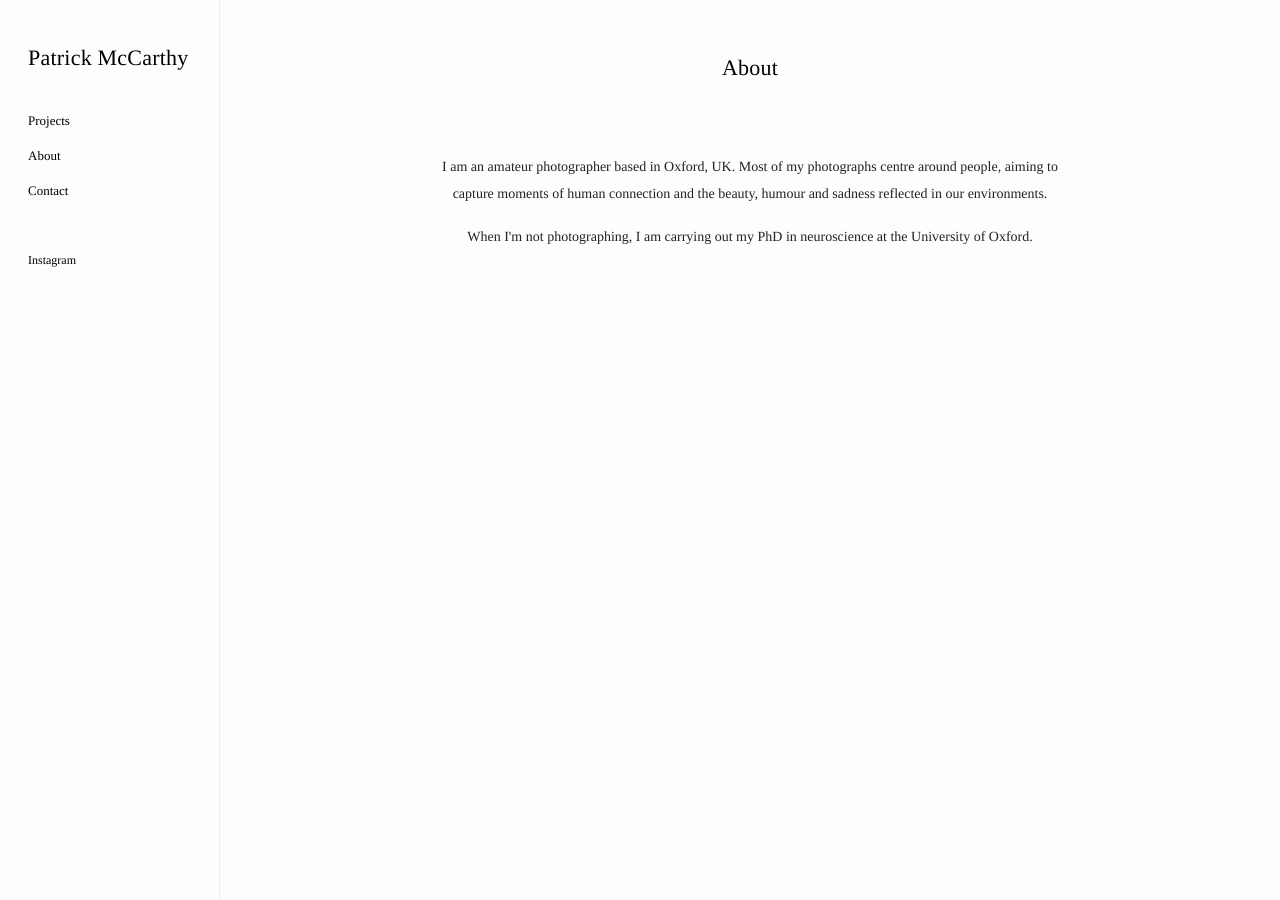
==== about.html @ 659b22f8 "Initial photography portfolio site" ====
<!DOCTYPE html>
<html lang="en">
<head>
<meta charset="UTF-8">
<meta name="viewport" content="width=device-width, initial-scale=1">
<title>About — Patrick McCarthy</title>
<link rel="stylesheet" href="css/style.css">
</head>
<body>
<div class="site">
  <aside class="sidebar">
    <div class="brand"><a href="index.html">Patrick McCarthy</a><button class="menu-toggle">Menu</button></div>
    <div class="nav-wrap">
      <ul class="nav">
        <li class="has-children">
          <a href="#" class="toggle">Projects</a>
          <ul class="subnav">
            <li><a href="project-echoes.html">Echoes</a></li>
            <li><a href="project-postcards.html">Postcards</a></li>
          </ul>
        </li>
        <li><a href="about.html">About</a></li>
        <li><a href="contact.html">Contact</a></li>
      </ul>
      <div class="sidebar-foot">
        <!-- <a href="mailto:pat.mccarthy1@aol.com">pat.mccarthy1@aol.com</a> -->
        <a href="https://instagram.com">Instagram</a>
      </div>
    </div>
  </aside>
  <main class="main">
    <h1 class="page-title">About</h1>
    <div class="prose">
      <p>I am an amateur photographer based in Oxford, UK. Most of my photographs centre around people, aiming to capture moments of human connection and the beauty, humour and sadness reflected in our environments.</p>
      <p>When I'm not photographing, I am carrying out my PhD in neuroscience at the University of Oxford.</p>
    </div>
  </main>
</div>
<script src="js/site.js"></script>
</body>
</html>
---- css/style.css ----
/* ---------- Base ---------- */
* { box-sizing: border-box; margin: 0; padding: 0; }

html, body {
  height: 100%;
  background: #fdfdfb;
  color: #000;
  font-family: "Times New Roman", Times, serif;
  font-weight: 400;
  font-size: 15px;
  line-height: 1.6;
  -webkit-font-smoothing: antialiased;
  text-rendering: geometricPrecision;
}

:root {
  --ink: #000;
  --accent: #e85a1a; /* orange */
}

a {
  color: var(--ink);
  text-decoration: none;
  transition: color .15s ease;
}
a:hover { color: var(--accent); }
.tile:hover .label { color: var(--accent); }
.tile:hover { opacity: 1; }

img, video { max-width: 100%; height: auto; display: block; }

/* ---------- Layout ---------- */
.site {
  display: grid;
  grid-template-columns: 220px 1fr;
  min-height: 100vh;
}

/* ---------- Sidebar ---------- */
.sidebar {
  padding: 40px 28px;
  border-right: 1px solid #eee;
  background: #fdfdfb;
  position: sticky;
  top: 0;
  height: 100vh;
  overflow-y: auto;
  font-size: 13px;
}

.brand {
  font-size: 22px;
  letter-spacing: .01em;
  margin-bottom: 36px;
  font-weight: 400;
}
.brand a { border: none; }

.nav { list-style: none; }
.nav > li { margin-bottom: 14px; }
.nav a { display: inline-block; }

.subnav {
  list-style: none;
  margin-top: 8px;
  padding-left: 0;
  display: none;
}
.subnav li { margin: 6px 0; padding-left: 12px; font-size: 12px; color: #555; }
.subnav a { color: #555; }
.has-children.open .subnav { display: block; }

.toggle { cursor: pointer; user-select: none; }

.sidebar-foot {
  margin-top: 48px;
  font-size: 12px;
  color: #666;
  line-height: 1.8;
}
.sidebar-foot a { display: block; }

/* ---------- Main ---------- */
.main {
  padding: 30px 28px 60px;
  display: flex;
  flex-direction: column;
  align-items: center;
}

.page-title {
  font-size: 22px;
  letter-spacing: .01em;
  font-weight: 400;
  margin: 20px 0 40px;
  text-align: center;
  color: #000;
}

.intro {
  max-width: 620px;
  margin: 20px auto 40px;
  text-align: center;
  font-size: 14px;
  color: #333;
  line-height: 1.8;
}

/* ---------- Hero (homepage) ---------- */
.hero {
  width: 100%;
  max-width: 880px;
  margin: 40px auto 0;
  text-align: center;
}
.hero img { width: 100%; margin-bottom: 18px; }
.caption {
  font-style: italic;
  font-size: 12px;
  color: #555;
  letter-spacing: .02em;
}

/* ---------- Slideshow ---------- */
.slideshow {
  width: 100%;
  max-width: 1050px;
  margin: 20px auto 0;
  position: relative;
}

.slide-stage {
  position: relative;
  width: 100%;
  display: flex;
  justify-content: center;
  align-items: center;
  min-height: 60vh;
}

.slide {
  display: none;
  width: 100%;
  text-align: center;
}
.slide.active { display: block; }
.slide img, .slide video {
  max-width: 100%;
  max-height: 76vh;
  width: auto;
  margin: 0 auto;
}
.slide figcaption {
  margin-top: 16px;
  font-style: italic;
  font-size: 12px;
  color: #555;
}

/* Image frame: shrink-wrap the image so the meta strip can sit flush with its edges */
.slide-frame {
  display: inline-block;
  position: relative;
  max-width: 100%;
  text-align: left;
}
.slide-frame img, .slide-frame video {
  display: block;
  max-width: 100%;
  max-height: 76vh;
  width: auto;
  margin: 0;
}
.slide-meta {
  display: flex;
  justify-content: space-between;
  align-items: baseline;
  gap: 24px;
  margin-top: 10px;
  font-size: 13px;
  color: #444;
}
.slide-cap {
  font-style: italic;
}
.slide-num {
  font-style: normal;
  letter-spacing: .05em;
  color: #888;
}

/* Click-zones with arrow cursors — only at outer gutters so they don't cover image clicks or video controls */
.slide-zone {
  position: absolute;
  top: 0;
  bottom: 0;
  width: 18%;
  z-index: 5;
  background: transparent;
}
.slide-zone.prev {
  left: 0;
  cursor: url("data:image/svg+xml;utf8,<svg xmlns='http://www.w3.org/2000/svg' width='40' height='40' viewBox='0 0 40 40'><polyline points='24,10 12,20 24,30' fill='none' stroke='black' stroke-width='1.5'/></svg>") 12 20, w-resize;
}
.slide-zone.next {
  right: 0;
  cursor: url("data:image/svg+xml;utf8,<svg xmlns='http://www.w3.org/2000/svg' width='40' height='40' viewBox='0 0 40 40'><polyline points='16,10 28,20 16,30' fill='none' stroke='black' stroke-width='1.5'/></svg>") 28 20, e-resize;
}

/* Photos in a slideshow get a zoom cursor (click to enlarge) */
.slide img { cursor: zoom-in; }

/* Text-only slide */
.slide.text-slide {
  min-height: 60vh;
  display: none;
  align-items: center;
  justify-content: center;
  padding: 40px 20px;
}
.slide.text-slide.active { display: flex; }
.slide.text-slide .text-body {
  max-width: 560px;
  font-size: 18px;
  line-height: 1.8;
  color: #1a1a1a;
  text-align: left;
}
.slide.text-slide .text-body p { margin-bottom: 1.2em; }

/* Lightbox */
.lightbox {
  position: fixed;
  inset: 0;
  background: rgba(0,0,0,0.92);
  display: none;
  align-items: center;
  justify-content: center;
  z-index: 1000;
  cursor: zoom-out;
  padding: 30px;
}
.lightbox.open { display: flex; }
.lightbox img {
  max-width: 100%;
  max-height: 100%;
  width: auto;
  height: auto;
  display: block;
}
body.lightbox-open { overflow: hidden; }

.slide-counter {
  text-align: center;
  margin-top: 14px;
  font-size: 11px;
  letter-spacing: .15em;
  color: #777;
}

/* ---------- Project index tiles (kept for potential use) ---------- */
.grid {
  display: grid;
  grid-template-columns: repeat(auto-fill, minmax(280px, 1fr));
  gap: 36px 28px;
  width: 100%;
  max-width: 1100px;
}
.tile { display: block; text-align: center; }
.tile img, .tile video {
  width: 100%;
  aspect-ratio: 16/9;
  object-fit: cover;
  margin-bottom: 10px;
  background: #111;
  display: block;
}
.tile .label {
  font-size: 16px;
  letter-spacing: .01em;
  color: #000;
}
.tile a, .tile:hover { border: none; }

/* ---------- About / Contact ---------- */
.prose {
  max-width: 620px;
  margin: 30px auto;
  font-size: 14px;
  line-height: 1.9;
  color: #222;
  text-align: center;
}
.prose p { margin-bottom: 1.2em; }

.contact-block {
  text-align: center;
  font-size: 15px;
  line-height: 1.9;
  margin: 20px auto 0;
  max-width: 520px;
}
.contact-lead {
  font-size: 16px;
  line-height: 1.7;
  margin-bottom: 40px;
  color: #222;
}
.contact-name {
  font-size: 18px;
  margin-top: 10px;
}
.contact-loc {
  color: #555;
  margin-bottom: 30px;
}
.contact-line { margin: 4px 0; }
.contact-foot {
  margin-top: 50px;
  font-style: italic;
  font-size: 13px;
  color: #777;
}

/* ---------- Mobile ---------- */
.menu-toggle { display: none; }

@media (max-width: 800px) {
  .site { grid-template-columns: 1fr; }
  .sidebar {
    position: static;
    height: auto;
    border-right: none;
    border-bottom: 1px solid #eee;
    padding: 20px 24px;
  }
  .brand { margin-bottom: 0; display: inline-block; }
  .menu-toggle {
    display: inline-block;
    float: right;
    cursor: pointer;
    font-size: 13px;
    letter-spacing: .1em;
    text-transform: uppercase;
    border: none;
    background: none;
    color: #1a1a1a;
    padding: 0;
  }
  .nav-wrap { display: none; margin-top: 24px; }
  .nav-wrap.open { display: block; }
  .main { padding: 30px 24px 60px; }
  .slide img, .slide video { max-height: 60vh; }
}
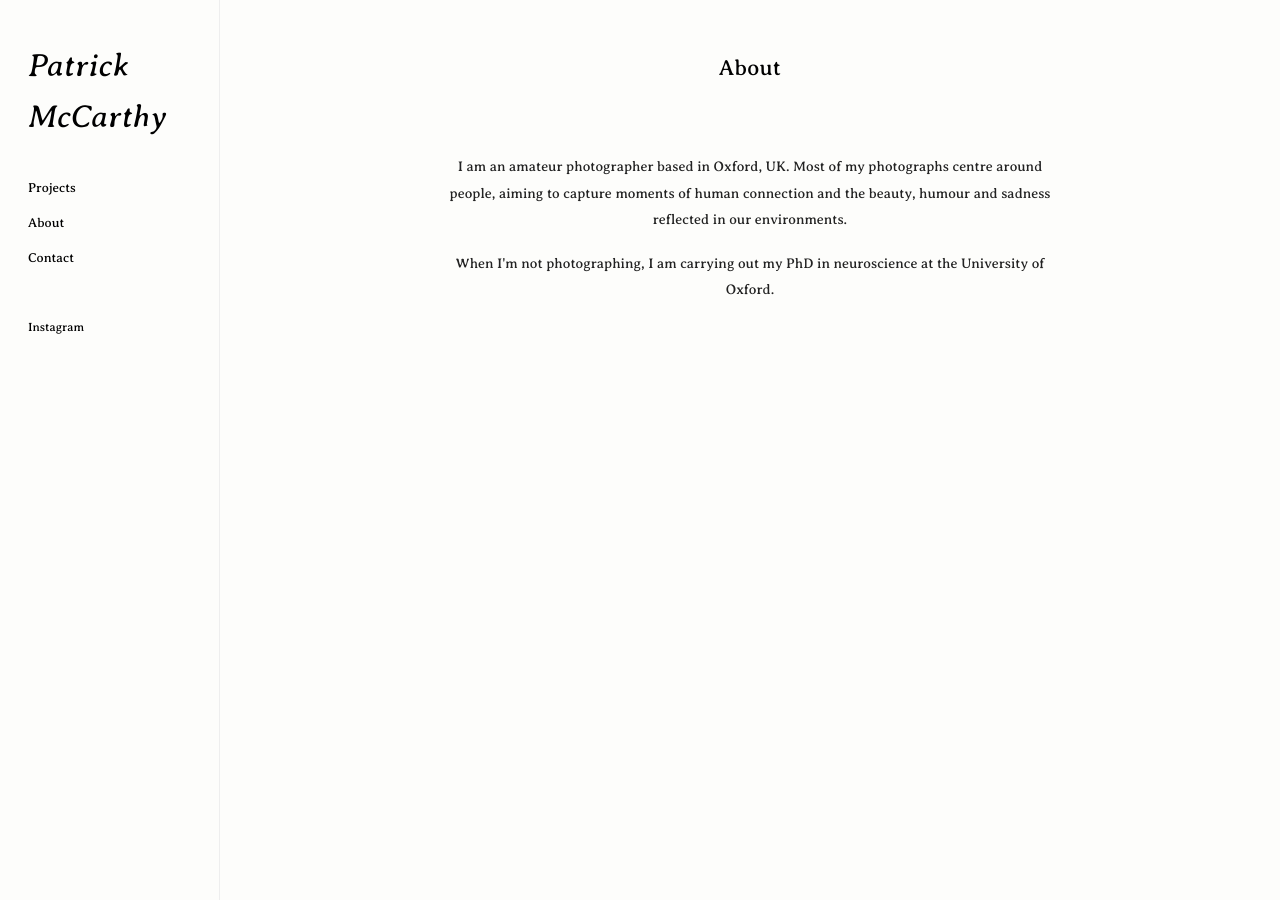
==== commit cdfac3ac: "Update font to Averia Serif Libre and make Patrick McCarthy bigger/italic" ====
--- a/about.html
+++ b/about.html
@@ -4,6 +4,7 @@
 <meta charset="UTF-8">
 <meta name="viewport" content="width=device-width, initial-scale=1">
 <title>About — Patrick McCarthy</title>
+<link href="https://fonts.googleapis.com/css2?family=Averia+Serif+Libre:wght@400;700&display=swap" rel="stylesheet">
 <link rel="stylesheet" href="css/style.css">
 </head>
 <body>
--- a/css/style.css
+++ b/css/style.css
@@ -5,7 +5,7 @@
   height: 100%;
   background: #fdfdfb;
   color: #000;
-  font-family: "Times New Roman", Times, serif;
+  font-family: "Averia Serif Libre", "Times New Roman", Times, serif;
   font-weight: 400;
   font-size: 15px;
   line-height: 1.6;
@@ -49,10 +49,11 @@
 }
 
 .brand {
-  font-size: 22px;
+  font-size: 32px;
   letter-spacing: .01em;
   margin-bottom: 36px;
   font-weight: 400;
+  font-style: italic;
 }
 .brand a { border: none; }
 
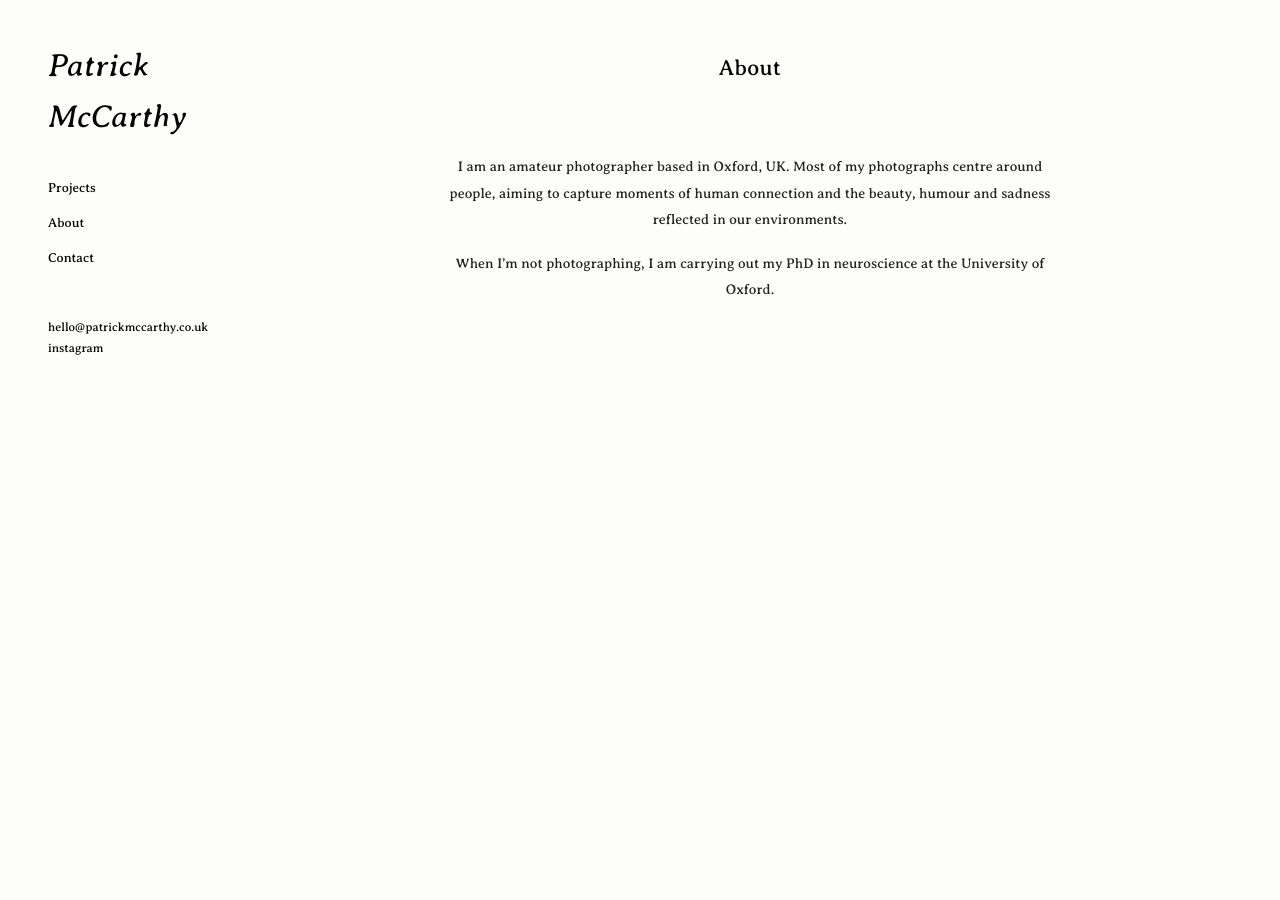
==== commit 6f9c45d1: "Update sidebar styling and footer links - Removed vertical border-right from sidebar - Added left ma" ====
--- a/about.html
+++ b/about.html
@@ -25,7 +25,8 @@
       </ul>
       <div class="sidebar-foot">
         <!-- <a href="mailto:pat.mccarthy1@aol.com">pat.mccarthy1@aol.com</a> -->
-        <a href="https://instagram.com">Instagram</a>
+        <a href="mailto:hello@patrickmccarthy.co.uk">hello@patrickmccarthy.co.uk</a>
+        <a href="https://instagram.com/_patrick_mccarthy_">instagram</a>
       </div>
     </div>
   </aside>
--- a/css/style.css
+++ b/css/style.css
@@ -39,7 +39,7 @@
 /* ---------- Sidebar ---------- */
 .sidebar {
   padding: 40px 28px;
-  border-right: 1px solid #eee;
+  margin-left: 20px;
   background: #fdfdfb;
   position: sticky;
   top: 0;
@@ -334,11 +334,13 @@
     border-right: none;
     border-bottom: 1px solid #eee;
     padding: 20px 24px;
+    display: flex;
+    justify-content: space-between;
+    align-items: center;
   }
-  .brand { margin-bottom: 0; display: inline-block; }
+  .brand { margin-bottom: 0; display: block; }
   .menu-toggle {
     display: inline-block;
-    float: right;
     cursor: pointer;
     font-size: 13px;
     letter-spacing: .1em;
@@ -351,5 +353,6 @@
   .nav-wrap { display: none; margin-top: 24px; }
   .nav-wrap.open { display: block; }
   .main { padding: 30px 24px 60px; }
+  .grid { grid-template-columns: 1fr; gap: 28px; }
   .slide img, .slide video { max-height: 60vh; }
 }
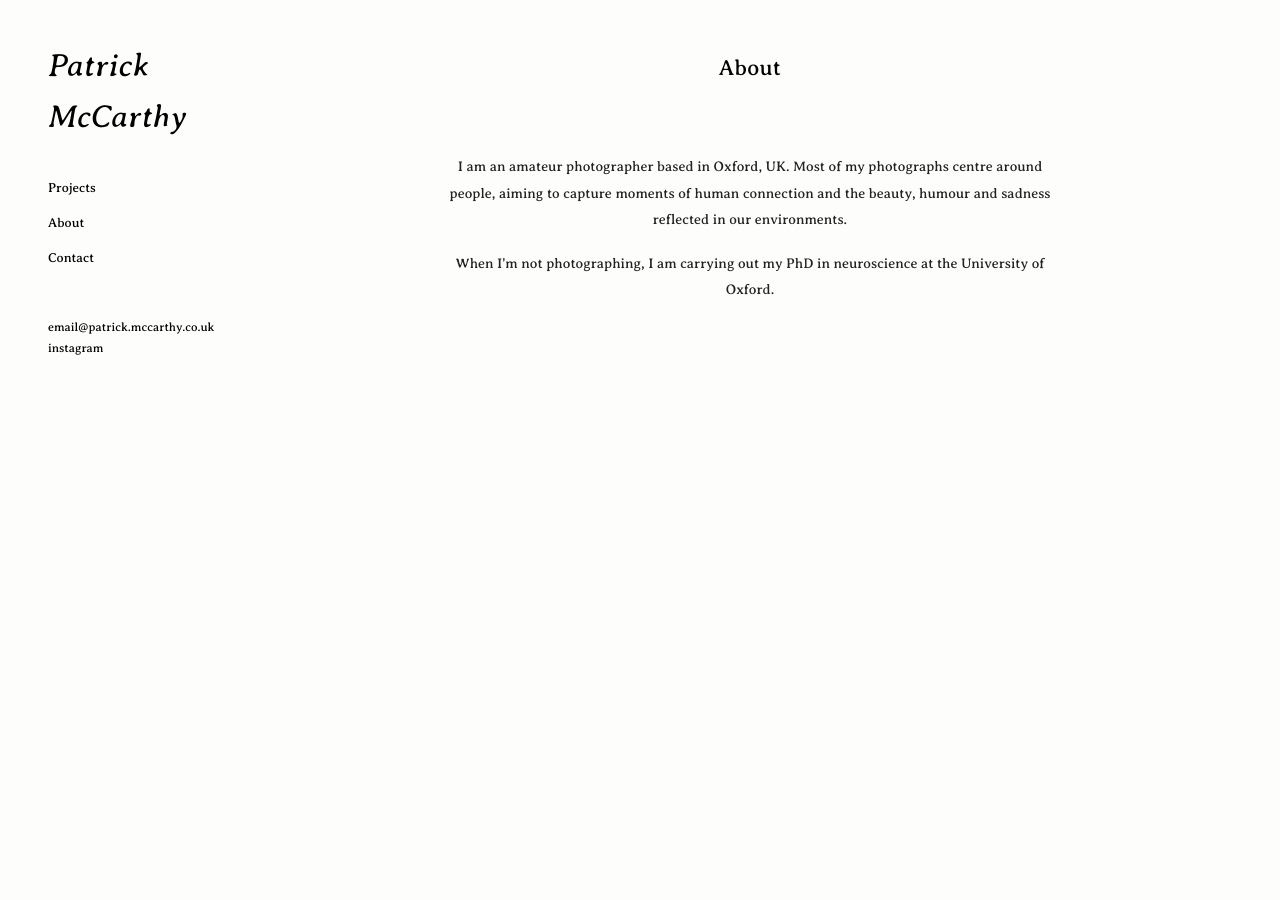
==== commit fecedffa: "Fix mobile menu arrow and left alignment at their actual root causes The up arrow: .menu-toggle was " ====
--- a/about.html
+++ b/about.html
@@ -10,7 +10,7 @@
 <body>
 <div class="site">
   <aside class="sidebar">
-    <div class="brand"><a href="index.html">Patrick McCarthy</a><button class="menu-toggle">Menu</button></div>
+    <div class="brand"><a href="index.html">Patrick McCarthy</a><button class="menu-toggle">▼</button></div>
     <div class="nav-wrap">
       <ul class="nav">
         <li class="has-children">
@@ -25,7 +25,7 @@
       </ul>
       <div class="sidebar-foot">
         <!-- <a href="mailto:pat.mccarthy1@aol.com">pat.mccarthy1@aol.com</a> -->
-        <a href="mailto:hello@patrickmccarthy.co.uk">hello@patrickmccarthy.co.uk</a>
+        <a href="mailto:email@patrick.mccarthy.co.uk">email@patrick.mccarthy.co.uk</a>
         <a href="https://instagram.com/_patrick_mccarthy_">instagram</a>
       </div>
     </div>
--- a/css/style.css
+++ b/css/style.css
@@ -54,6 +54,10 @@
   margin-bottom: 36px;
   font-weight: 400;
   font-style: italic;
+  display: flex;
+  width: 100%;
+  justify-content: space-between;
+  align-items: flex-start;
 }
 .brand a { border: none; }
 
@@ -198,6 +202,8 @@
   width: 18%;
   z-index: 5;
   background: transparent;
+  display: block;
+  cursor: pointer;
 }
 .slide-zone.prev {
   left: 0;
@@ -332,27 +338,70 @@
     position: static;
     height: auto;
     border-right: none;
-    border-bottom: 1px solid #eee;
-    padding: 20px 24px;
-    display: flex;
-    justify-content: space-between;
-    align-items: center;
-  }
-  .brand { margin-bottom: 0; display: block; }
+    border-bottom: none;
+    padding: 12px 24px 0;
+    display: block;
+    overflow: hidden;
+  }
+  .brand {
+    margin-bottom: 0;
+    font-size: 28px;
+    position: relative;
+    display: block;
+  }
   .menu-toggle {
     display: inline-block;
     cursor: pointer;
-    font-size: 13px;
-    letter-spacing: .1em;
-    text-transform: uppercase;
+    font-size: 20px;
     border: none;
     background: none;
     color: #1a1a1a;
     padding: 0;
-  }
-  .nav-wrap { display: none; margin-top: 24px; }
+    /* fixed + z-index above .nav-wrap (100) so the arrow stays visible
+       and tappable while the menu overlay is open */
+    position: fixed;
+    top: 12px;
+    right: 24px;
+    z-index: 200;
+    line-height: 1;
+    min-width: 24px;
+    text-align: center;
+  }
+  .nav-wrap {
+    display: none;
+    position: fixed;
+    top: 0;
+    left: 0;
+    right: 0;
+    bottom: auto;
+    background: #fdfdfb;
+    padding: 56px 24px 12px;
+    border-bottom: 1px solid #eee;
+    z-index: 100;
+  }
   .nav-wrap.open { display: block; }
-  .main { padding: 30px 24px 60px; }
+  .main {
+    padding: 0 24px 60px;
+    align-items: stretch;
+  }
+  .page-title { 
+    margin: 12px 0 0;
+    text-align: left;
+  }
+  .intro { 
+    margin: 0 auto 12px;
+    text-align: left;
+  }
+  .slideshow { margin: 0 auto; }
   .grid { grid-template-columns: 1fr; gap: 28px; }
+  .slide-stage { align-items: flex-start; min-height: auto; }
   .slide img, .slide video { max-height: 60vh; }
-}
+  .prose { 
+    margin: 0 auto;
+    text-align: left;
+  }
+  .contact-block {
+    text-align: left;
+    margin: 0 auto;
+  }
+}
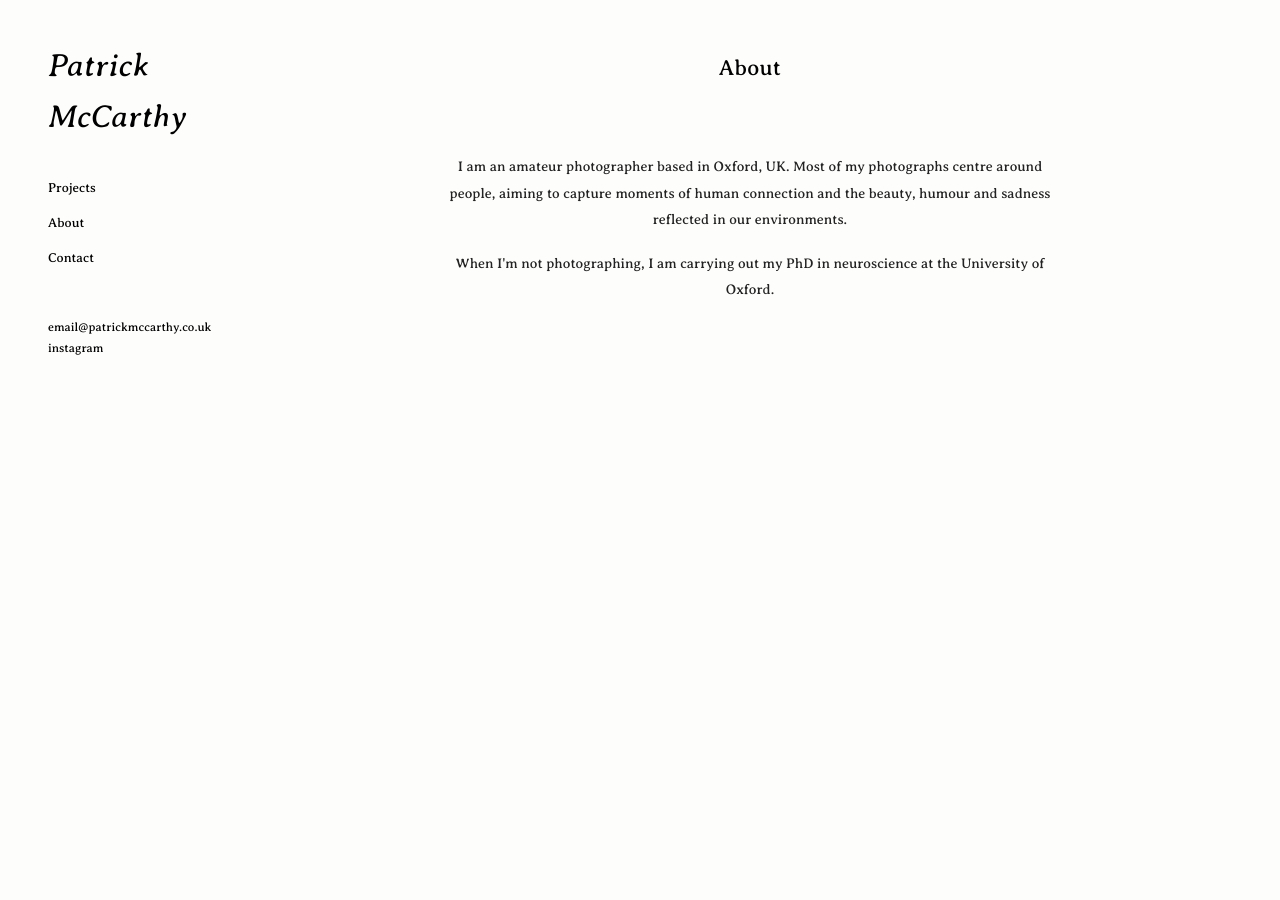
==== commit 9f326b39: "Correct email address and East Java caption typo - email@patrick.mccarthy.co.uk -> email@patrickmcca" ====
--- a/about.html
+++ b/about.html
@@ -25,7 +25,7 @@
       </ul>
       <div class="sidebar-foot">
         <!-- <a href="mailto:pat.mccarthy1@aol.com">pat.mccarthy1@aol.com</a> -->
-        <a href="mailto:email@patrick.mccarthy.co.uk">email@patrick.mccarthy.co.uk</a>
+        <a href="mailto:email@patrickmccarthy.co.uk">email@patrickmccarthy.co.uk</a>
         <a href="https://instagram.com/_patrick_mccarthy_">instagram</a>
       </div>
     </div>
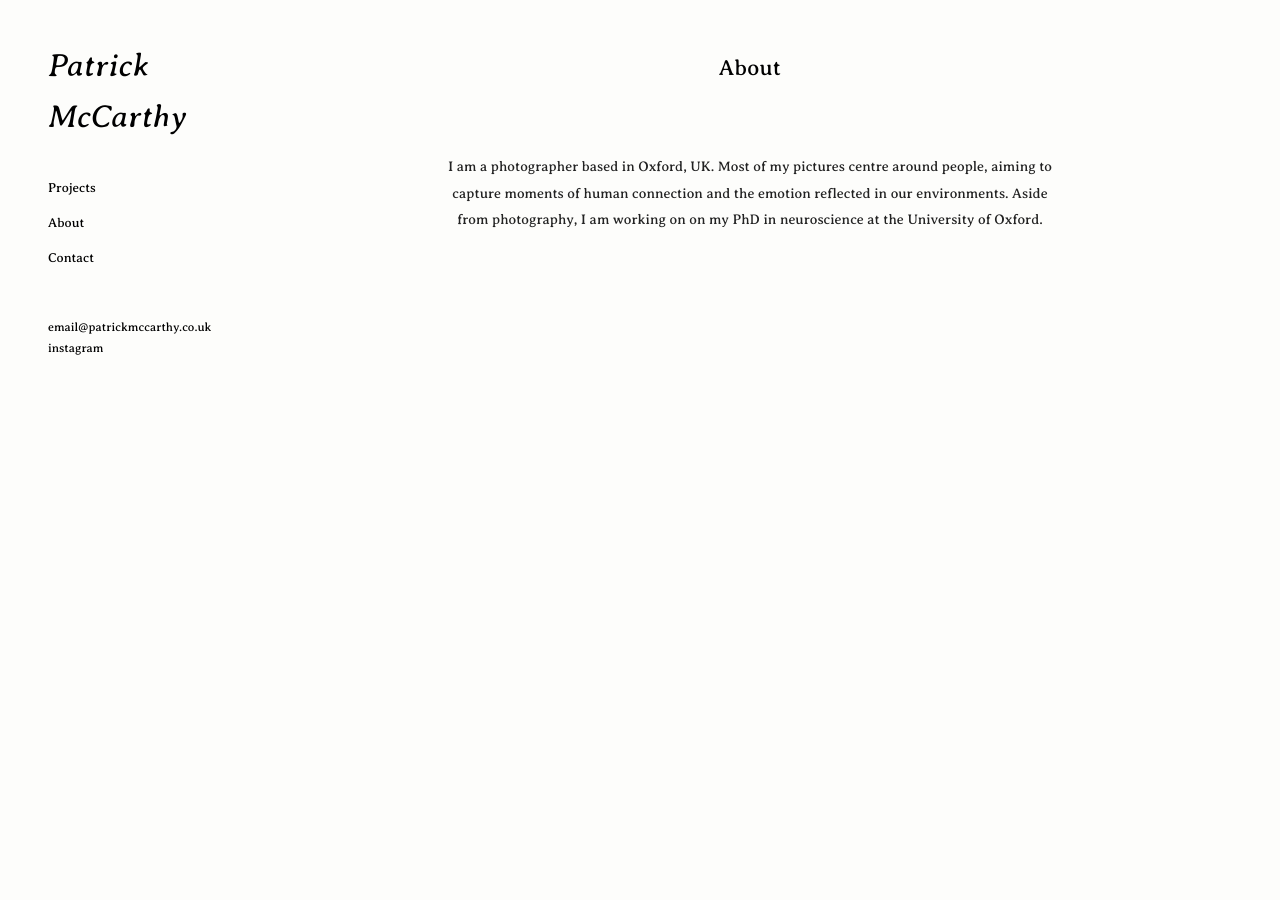
==== commit 7d05227c: "Updated about" ====
--- a/about.html
+++ b/about.html
@@ -33,8 +33,7 @@
   <main class="main">
     <h1 class="page-title">About</h1>
     <div class="prose">
-      <p>I am an amateur photographer based in Oxford, UK. Most of my photographs centre around people, aiming to capture moments of human connection and the beauty, humour and sadness reflected in our environments.</p>
-      <p>When I'm not photographing, I am carrying out my PhD in neuroscience at the University of Oxford.</p>
+      <p>I am a photographer based in Oxford, UK. Most of my pictures centre around people, aiming to capture moments of human connection and the emotion reflected in our environments. Aside from photography, I am working on on my PhD in neuroscience at the University of Oxford.</p>
     </div>
   </main>
 </div>
--- a/css/style.css
+++ b/css/style.css
@@ -288,6 +288,9 @@
   color: #000;
 }
 .tile a, .tile:hover { border: none; }
+/* Tile labels read "Postcards from X" only on mobile, where the page
+   title is hidden and the tile has to carry the context itself. */
+.label-prefix { display: none; }
 
 /* ---------- About / Contact ---------- */
 .prose {
@@ -327,6 +330,12 @@
   font-style: italic;
   font-size: 13px;
   color: #777;
+}
+
+/* ---------- Desktop: title sits lower and closer to the media ---------- */
+@media (min-width: 801px) {
+  .media-page .page-title { margin: 32px 0 22px; }
+  .media-page .slideshow { margin-top: 12px; }
 }
 
 /* ---------- Mobile ---------- */
@@ -388,6 +397,12 @@
     margin: 12px 0 0;
     text-align: left;
   }
+  /* Echoes, Postcards and the country pages drop their title on mobile --
+     the tile you tapped already names where you are. */
+  .page-title.hide-on-mobile { display: none; }
+  .page-title.hide-on-mobile + .slideshow,
+  .page-title.hide-on-mobile + .intro { margin-top: 14px; }
+  .label-prefix { display: inline; }
   .intro { 
     margin: 0 auto 12px;
     text-align: left;
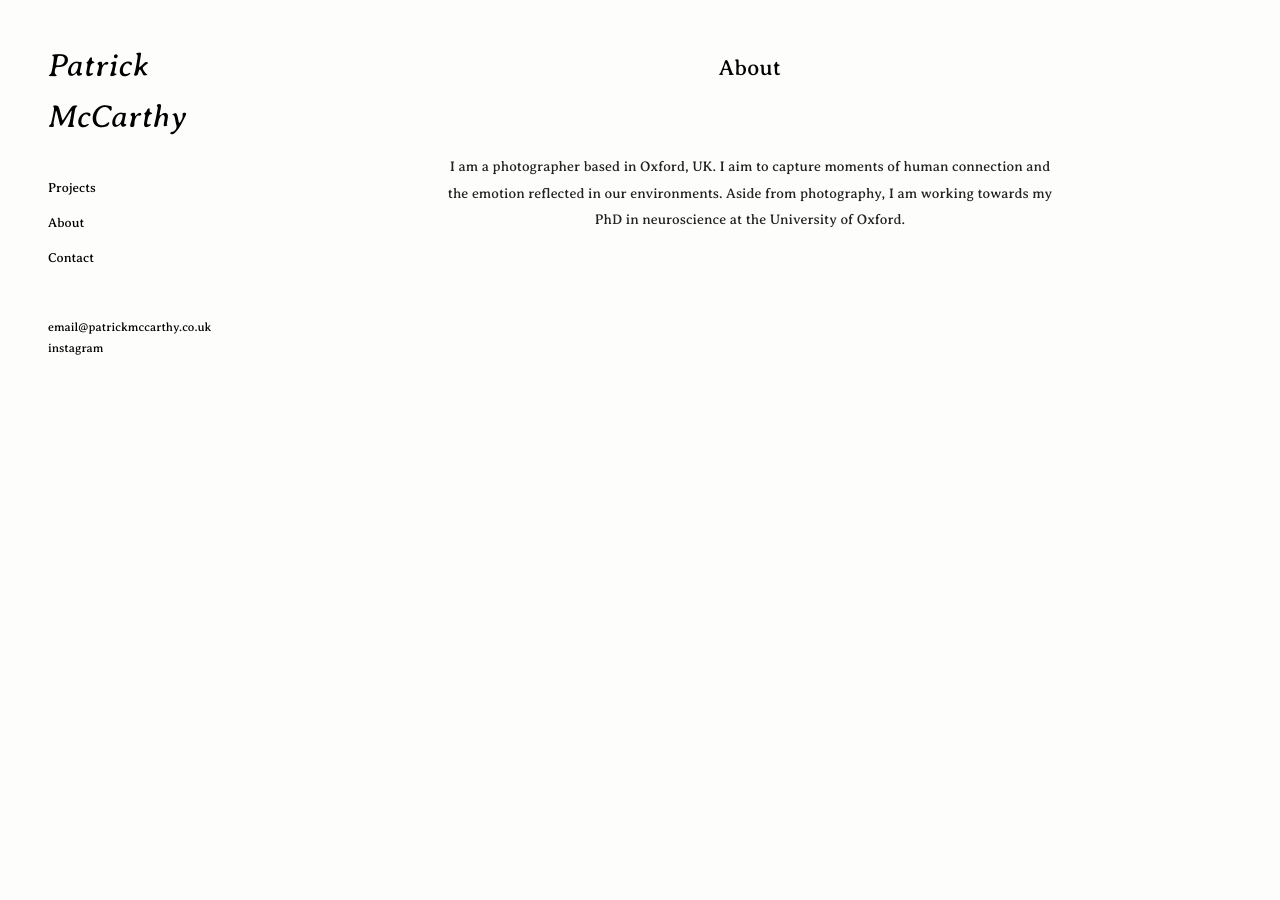
==== commit 46061003: "updated about" ====
--- a/about.html
+++ b/about.html
@@ -33,7 +33,7 @@
   <main class="main">
     <h1 class="page-title">About</h1>
     <div class="prose">
-      <p>I am a photographer based in Oxford, UK. Most of my pictures centre around people, aiming to capture moments of human connection and the emotion reflected in our environments. Aside from photography, I am working on on my PhD in neuroscience at the University of Oxford.</p>
+      <p>I am a photographer based in Oxford, UK. I aim to capture moments of human connection and the emotion reflected in our environments. Aside from photography, I am working towards my PhD in neuroscience at the University of Oxford.</p>
     </div>
   </main>
 </div>
--- a/css/style.css
+++ b/css/style.css
@@ -348,6 +348,9 @@
     height: auto;
     border-right: none;
     border-bottom: none;
+    /* the desktop sidebar's 20px left margin pushed the brand to 44px while
+       the nav and every page used the 24px gutter -- reset it here */
+    margin-left: 0;
     padding: 12px 24px 0;
     display: block;
     overflow: hidden;
@@ -355,7 +358,12 @@
   .brand {
     margin-bottom: 0;
     font-size: 28px;
+    /* same stacking fix as .menu-toggle: .nav-wrap.open is fixed with an
+       opaque background at z-index 100 and reserves 56px of top padding for
+       the brand -- without a z-index the brand is painted over and vanishes
+       into that gap when the menu opens. */
     position: relative;
+    z-index: 200;
     display: block;
   }
   .menu-toggle {
@@ -366,11 +374,13 @@
     background: none;
     color: #1a1a1a;
     padding: 0;
-    /* fixed + z-index above .nav-wrap (100) so the arrow stays visible
-       and tappable while the menu overlay is open */
-    position: fixed;
-    top: 12px;
-    right: 24px;
+    /* absolute inside .brand, which carries z-index 200, so the arrow paints
+       above the open menu overlay along with the name. top:50% + translate
+       keeps it centred on the brand no matter what the type size is. */
+    position: absolute;
+    top: 50%;
+    right: 0;
+    transform: translateY(-50%);
     z-index: 200;
     line-height: 1;
     min-width: 24px;
